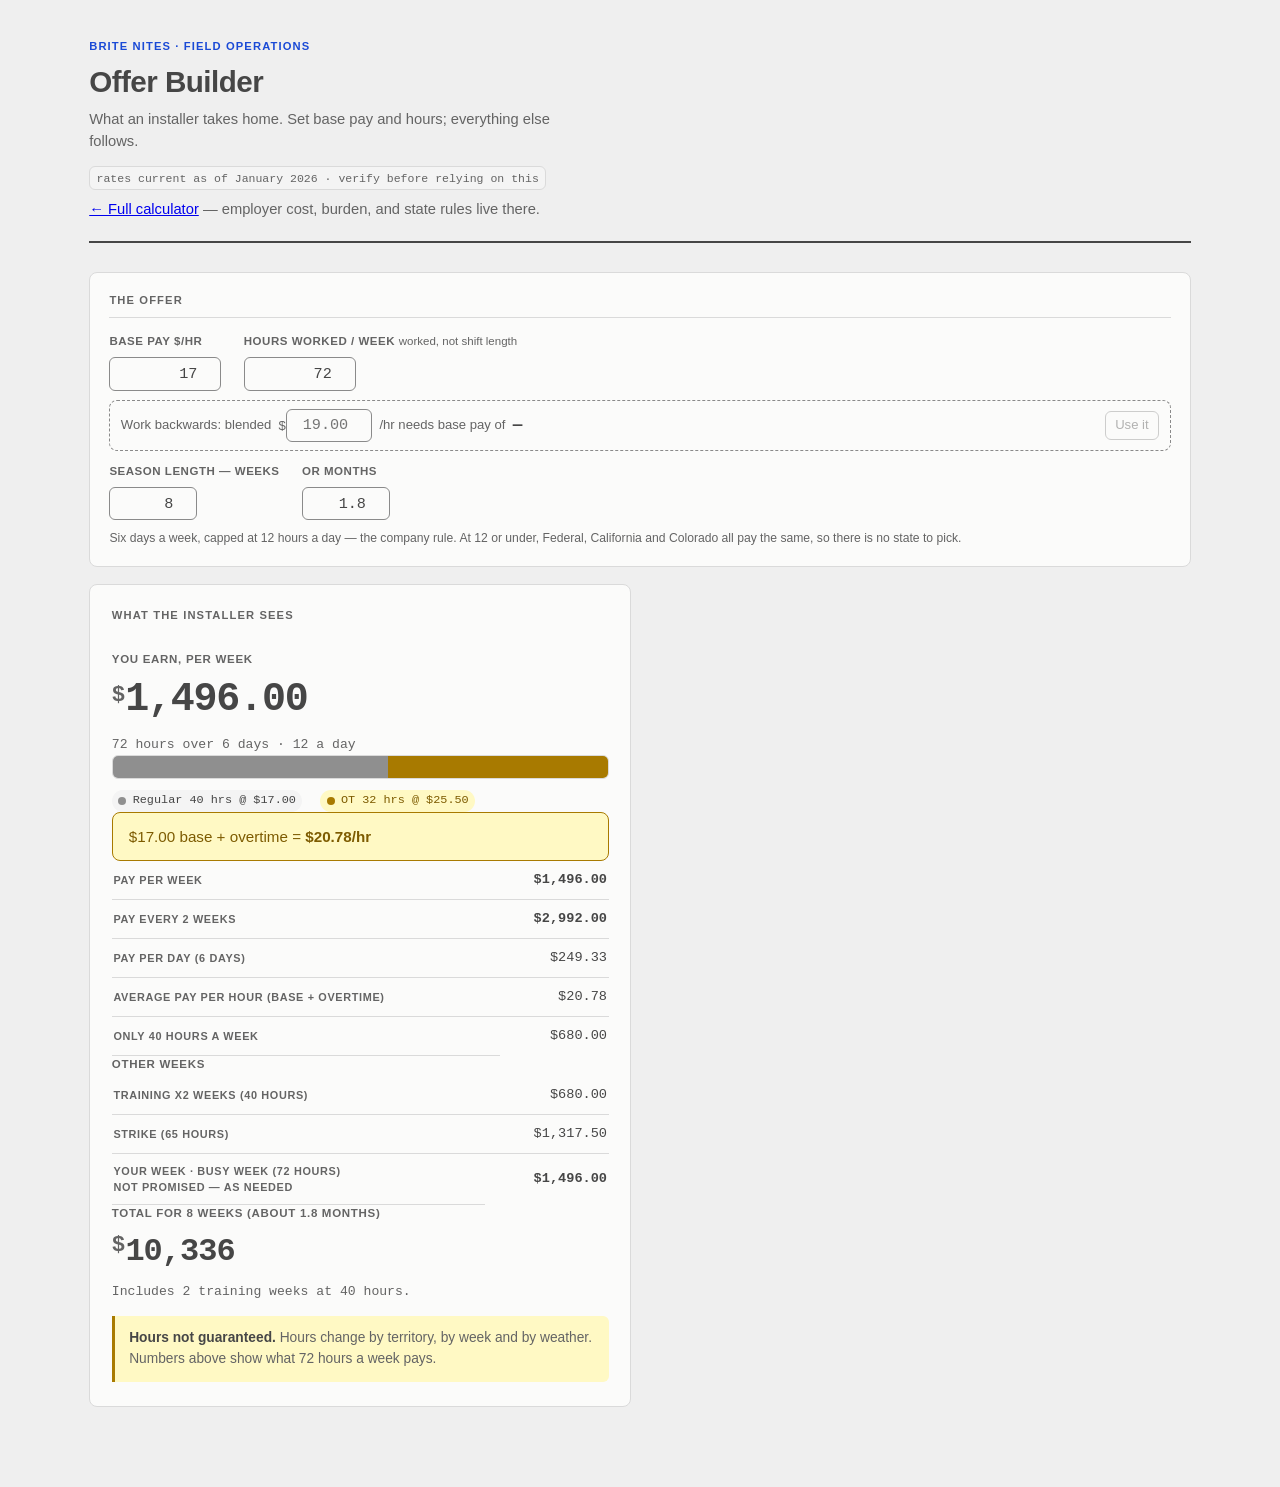
==== tm.html @ aa233e0c "Add the TM offer builder, and a blended-rate solver on both pages tm.html — the TM-facing cut of the" ====
<!DOCTYPE html>
<html lang="en">
<head>
<meta charset="utf-8">
<meta name="viewport" content="width=device-width, initial-scale=1">
<title>Offer Builder — Brite Nites</title>
<link rel="stylesheet" href="style.css">
</head>
<body>

<div class="wrap">

  <header class="top">
    <p class="eyebrow">Brite Nites · Field Operations</p>
    <h1>Offer Builder</h1>
    <p class="sub">What an installer takes home. Set base pay and hours; everything else follows.</p>
    <span class="stamp">rates current as of January 2026 · verify before relying on this</span>
    <p class="sub" style="margin-top:0.5rem"><a href="index.html">&larr; Full calculator</a> — employer cost, burden, and state rules live there.</p>
  </header>

  <section class="panel">
    <h2>The offer</h2>
    <div class="row">
      <div class="field">
        <label for="rate">Base pay $/hr</label>
        <input type="number" id="rate" class="w-rate" value="17" min="0" step="0.25">
      </div>
      <div class="field">
        <label for="hours">Hours worked / week
          <span class="hint">worked, not shift length</span></label>
        <input type="number" id="hours" class="w-hours" value="72" min="0" step="0.25">
      </div>
    </div>

    <div class="solver">
      <span>Work backwards: blended</span>
      <label for="blend">$<input type="number" id="blend" class="w-rate" step="0.25" min="0" placeholder="19.00"></label>
      <span>/hr needs base pay of</span>
      <span class="sv-out" id="blendOut">&mdash;</span>
      <button type="button" id="blendUse" disabled>Use it</button>
    </div>

    <div class="row" style="margin-top:0.75rem">
      <div class="field">
        <label for="wk">Season length — weeks</label>
        <input type="number" id="wk" class="w-days" value="8" min="1" max="52" step="1">
      </div>
      <div class="field">
        <label for="mo">or months</label>
        <input type="number" id="mo" class="w-days" value="1.8" min="0.25" step="0.25">
      </div>
    </div>
    <p class="apply-hint" data-dirty="0">Six days a week, capped at 12 hours a day — the company rule.
      At 12 or under, Federal, California and Colorado all pay the same, so there is no state to pick.</p>
  </section>

  <div class="scenarios">
    <div class="card">
      <div class="card-head"><h3>What the installer sees</h3></div>
      <div id="out"></div>
    </div>
  </div>

</div>

<script src="engine.js"></script>
<script>
/* Offer Builder — the TM-facing cut of the employee card.
 *
 * Deliberately thinner than index.html: base pay, hours, season length. No
 * employer cost, no burden, no after-tax estimate, no Scenario B. A TM opens
 * this in front of an installer, so every number on screen is the installer's
 * money.
 *
 * DAYS is fixed at 6 and hours are capped at 12/day by company rule. That is
 * not a simplification for its own sake - at <= 12 hrs/day over >= 5 days the
 * federal, California and Colorado rules produce identical pay, so locking the
 * shape is what lets this page skip a state picker and still be right in
 * SoCal and Colorado. Break either condition and they diverge; see checkRule().
 */
const DAYS = 6;
const STATE = 'FED';
const MAX_PER_DAY = 12;
const WEEKS_PER_MONTH = 52 / 12;

const $ = id => document.getElementById(id);
const money  = n => n.toLocaleString('en-US', { minimumFractionDigits: 2, maximumFractionDigits: 2 });
const money0 = n => Math.round(n).toLocaleString('en-US');
const hrs    = n => Number.isInteger(n) ? String(n) : n.toFixed(2).replace(/\.?0+$/, '');
const r2     = n => Math.round((n + Number.EPSILON) * 100) / 100;

function solveBlended() {
  const hours = +$('hours').value || 0;
  const t = +$('blend').value || 0;
  if (!(t > 0 && hours > 0)) return 0;
  return rateForBlended(t, hours, DAYS, STATE);
}
function paintSolver() {
  const r = solveBlended();
  $('blendOut').innerHTML = r > 0 ? '$' + money(r) : '&mdash;';
  $('blendUse').disabled = !(r > 0);
}

/* Weeks is the source of truth - the season total multiplies whole weeks, and
   4.33 of them is not a thing you can pay someone. Months is a convenience
   readout that rounds back to weeks on entry. */
function syncFromWeeks() { $('mo').value = (( +$('wk').value || 0) / WEEKS_PER_MONTH).toFixed(1); }
function syncFromMonths() { $('wk').value = Math.max(1, Math.round((+$('mo').value || 0) * WEEKS_PER_MONTH)); }

function render() {
  const rate  = +$('rate').value || 0;
  const hours = +$('hours').value || 0;
  const wkE   = Math.max(1, Math.floor(+$('wk').value || 8));
  const out   = [];

  if (!(rate > 0 && hours > 0)) {
    $('out').innerHTML = '<p class="bignum-sub" style="margin:0">Enter base pay and hours.</p>';
    paintSolver();
    return;
  }

  const w      = computeWeek(rate, evenSplit(hours, DAYS), STATE);
  const flat40 = computeWeek(rate, evenSplit(40, 5), STATE);
  const seg    = t => w.total > 0 ? (t / w.total * 100) : 0;

  out.push(`<div>
    <p class="bignum-label">You earn, per week</p>
    <p class="bignum"><span class="cur">$</span>${money(w.cost)}</p>
    <p class="bignum-sub">${hrs(hours)} hours over ${DAYS} days &middot; ${hrs(r2(hours / DAYS))} a day</p>
  </div>`);

  out.push(`<div>
    <div class="bar">
      ${w.reg ? `<div class="s-reg" style="width:${seg(w.reg)}%"></div>` : ''}
      ${w.ot  ? `<div class="s-ot"  style="width:${seg(w.ot)}%"></div>`  : ''}
      ${w.dt  ? `<div class="s-dt"  style="width:${seg(w.dt)}%"></div>`  : ''}
    </div>
    <div class="legend">
      <span class="k-reg"><i></i>Regular ${hrs(w.reg)} hrs @ $${money(rate)}</span>
      ${w.ot ? `<span class="k-ot"><i></i>OT ${hrs(w.ot)} hrs @ $${money(rate * 1.5)}</span>` : ''}
      ${w.dt ? `<span class="k-dt"><i></i>Double ${hrs(w.dt)} hrs @ $${money(rate * 2)}</span>` : ''}
    </div>
  </div>`);

  out.push(`<p class="reframe">$${money(rate)} base + overtime = <b>$${money(w.blended)}/hr</b></p>`);

  out.push(`<div class="tw"><table class="mini">
    <tr class="emph"><th>Pay per week</th><td class="n">$${money(w.cost)}</td></tr>
    <tr class="emph"><th>Pay every 2 weeks</th><td class="n">$${money(w.cost * 2)}</td></tr>
    <tr><th>Pay per day <span class="hint">(${DAYS} days)</span></th><td class="n">$${money(w.cost / DAYS)}</td></tr>
    <tr class="pop"><th>Average pay per hour <span class="hint">(base + overtime)</span></th><td class="n">$${money(w.blended)}</td></tr>
    <tr class="less"><th>Only 40 hours a week</th><td class="n">$${money(flat40.cost)}</td></tr>
  </table></div>`);

  /* Same named weeks as the employee card, and the same folding: a 72-hour week
     IS the busy week, so it prints once under both names rather than twice. */
  const named = [
    { label: 'Training x2 weeks', h: 40,    wk: flat40 },
    { label: 'Your week',         h: hours, wk: w, me: true },
    { label: 'Strike',            h: 65 },
    { label: 'Busy week',         h: 72, note: 'not promised &mdash; as needed' },
  ];
  named.forEach(r => { if (!r.wk) r.wk = computeWeek(rate, evenSplit(r.h, DAYS), STATE); });
  const rows = [];
  named.forEach(r => {
    const twin = rows.find(x => Math.abs(x.h - r.h) < 0.01);
    if (!twin) { rows.push(r); return; }
    const keep = twin.me ? twin : r, drop = twin.me ? r : twin;
    keep.label = keep.label + ' · ' + drop.label;
    if (drop.note && !keep.note) keep.note = drop.note;
    if (keep !== twin) rows[rows.indexOf(twin)] = keep;
  });
  rows.sort((a, b) => a.h - b.h);

  out.push(`<div>
    <p class="bignum-label" style="margin-bottom:0.2rem">Other weeks</p>
    <div class="tw"><table class="mini">
      ${rows.map(r => `<tr class="${r.me ? 'emph' : (r.h < hours - 0.01 ? 'less' : '')}"><th>${r.label} <span class="hint">(${hrs(r.h)} hours)</span>${r.note ? `<br><span class="hint">${r.note}</span>` : ''}</th><td class="n">$${money(r.wk.cost)}</td></tr>`).join('')}
    </table></div>
  </div>`);

  /* Two weeks of the season are training at 40, not all of them. */
  const trainWk = Math.min(2, wkE);
  const restWk  = wkE - trainWk;
  const busyWk  = rows.find(r => /Busy week/.test(r.label));
  const topCost = Math.max(busyWk ? busyWk.wk.cost : 0, w.cost);
  const lo = trainWk * flat40.cost + restWk * w.cost;
  const hi = trainWk * flat40.cost + restWk * topCost;
  const months = (wkE / WEEKS_PER_MONTH).toFixed(1);
  out.push(`<div>
    <p class="bignum-label">Total for ${hrs(wkE)} weeks <span class="hint">(about ${months} months)</span></p>
    <p class="bignum season"><span class="cur">$</span>${money0(lo)}${Math.abs(hi - lo) < 0.5 ? '' :
      `<span class="joiner">to</span><span class="cur">$</span>${money0(hi)}`}</p>
    <p class="bignum-sub">Includes ${trainWk === 1 ? 'one training week' : trainWk + ' training weeks'} at 40 hours.</p>
  </div>`);

  out.push(checkRule(hours));

  out.push(`<div class="warn"><b>Hours not guaranteed.</b>
    Hours change by territory, by week and by weather. Numbers above show what
    ${hrs(hours)} hours a week pays.</div>`);

  $('out').innerHTML = out.join('');
  paintSolver();
}

/* The 12-hour cap is the whole reason this page can skip a state picker. Past
   it, California owes double time and every figure above reads LOW there -
   so say so loudly rather than quietly printing a federal number. */
function checkRule(hours) {
  const perDay = hours / DAYS;
  if (perDay <= MAX_PER_DAY + 0.001) return '';
  const ca = computeWeek(+$('rate').value || 0, evenSplit(hours, DAYS), 'CA').cost;
  const fed = computeWeek(+$('rate').value || 0, evenSplit(hours, DAYS), 'FED').cost;
  return `<div class="warn"><b>Over the 12-hour rule.</b>
    ${hrs(r2(perDay))} hours a day breaks the company cap. In California that owes
    double time — the same week pays <b>$${money(ca)}</b> there, not $${money(fed)}.
    Figures above are the Federal number.</div>`;
}

['rate', 'hours', 'blend'].forEach(id => $(id).addEventListener('input', render));
$('wk').addEventListener('input', () => { syncFromWeeks(); render(); });
$('mo').addEventListener('input', () => { syncFromMonths(); render(); });
$('blendUse').addEventListener('click', () => {
  const r = solveBlended();
  if (r > 0) { $('rate').value = r.toFixed(2); render(); }
});
syncFromWeeks();
render();
</script>
</body>
</html>
---- style.css ----
/* ============================================================
   * Palette lifted from @brite-nites/design-system v0.11 tokens.css.
   *
   * This page is standalone HTML and cannot import the package, so the
   * values are copied rather than referenced. Names mirror the DS's
   * semantic layer so the mapping stays legible:
   *   --ground  = DS --background   (--sidebar-grey)
   *   --surface = DS --card         (--white)
   *   --sunken  = DS --muted        (--neutral-light)
   *   --ink     = DS --foreground   (--neutral-dark)
   *   --ink-mid = DS --muted-foreground (--neutral-medium)
   *   --rule    = DS --border/--input   (--neutral)
   *
   * NO BRAND COLOR. Consuming apps ink the DS with their own primary; this is
   * an internal operations tool, so it stays on the DS neutrals plus the
   * semantic status family. Interactive states use the DS status-blue rather
   * than any brand hue.
   *
   * CONTRAST DISCIPLINE, copied from the DS's DRO-724 lesson: the DS
   * deliberately darkened --neutral-medium from #767676 to #646464 to clear
   * 4.5:1 as body text. So there is NO pale grey text on this page — #646464
   * is the lightest value any readable text uses. Status pairs below are the
   * DS's own tag recipes, whose ratios it documents.
   *
   * Fonts: the DS uses Geist Sans / Geist Mono, which cannot be embedded in a
   * self-contained file without the woff2. System stacks stand in.
   * ============================================================ */
  :root {
    --ground:    #efefef;   /* DS --sidebar-grey */
    --surface:   #fbfbfa;   /* DS --white */
    --sunken:    #f4f4f4;   /* DS --neutral-light */
    --ink:       #464646;   /* DS --neutral-dark */
    --ink-mid:   #646464;   /* DS --neutral-medium — 5.72:1 on --surface */
    --ink-mute:  #646464;   /* same value on purpose: no sub-4.5:1 text */
    --ink-faint: #646464;
    --rule:      #dadada;   /* DS --neutral */
    --rule-firm: #8a8a8a;  /* control borders. DIVERGES from DS --input (#dadada,
                              ~1.2:1) and from my own #c4c4c4 (1.35:1) — both fail the
                              3:1 non-text minimum. #8a8a8a = 3.33:1 on card, 3.00:1 on
                              canvas. Same kind of deliberate divergence the DS made
                              when it darkened --neutral-medium for WCAG. Decorative
                              separators stay on --rule. */
    --accent:    #1a4ad6;   /* DS --status-blue-tag-text — 5.52:1, safe as text */
    --accent-fill: #205aff; /* DS --status-blue-dark — fills only */
    --accent-bg: #dae4ff;   /* DS --status-blue-light */
    --reg:       #8f8f8f;   /* bar fill only, never text */
    --reg-bg:    #f4f4f4;
    --reg-ink:   #464646;
    --ot:        #a87a00;   /* DS --status-yellow-dark darkened. #bf8b00 measured 2.94:1
                              on --surface, just under the 3:1 non-text floor; this is
                              3.72:1 in the same hue. Dark mode needs no change (7.11:1). */
    --ot-bg:     #fff9c4;   /* DS --status-yellow-light */
    --ot-ink:    #7d5b00;   /* DS tag text — 5.82:1 on --ot-bg */
    --dt:        #e61619;   /* DS --status-red-dark — bar fill */
    --dt-bg:     #ffd8d8;   /* DS --status-red-light */
    --dt-ink:    #b00b0e;   /* DS tag text — 5.54:1 on --dt-bg */
    --good:      #1a7a1a;   /* DS --status-green-tag-text — 4.67:1 */
    --good-bg:   #d6f0d6;   /* DS --status-green-light */
    --good-ink:  #14631a;   /* 6.12:1 on --good-bg. #1a7a1a measures 4.51:1 there,
                               which clears AA by 0.01 — too thin a margin to ship. */

    --r-sm: 6px;   /* DS --radius-sm */
    --r-md: 8px;   /* DS --radius-md */
    --r-lg: 10px;  /* DS --radius-lg */

    --sans: -apple-system, BlinkMacSystemFont, "Segoe UI", "Helvetica Neue", Arial, sans-serif;
    --mono: ui-monospace, "SF Mono", SFMono-Regular, Menlo, Consolas, "Liberation Mono", monospace;
  }

  /* Dark values are the DS's own .dark block, including its documented
   * substitutions: --ring #1a64ff and --destructive #ff7b7d. */
  @media (prefers-color-scheme: dark) {
    :root:not([data-theme="light"]) {
      --ground:    #0b0b0b;
      --surface:   #1f1f1f;
      --sunken:    #2a2a2a;
      --ink:       #dadada;
      --ink-mid:   #9f9f9f;
      --ink-mute:  #9f9f9f;
      --ink-faint: #9f9f9f;
      --rule:      #464646;
      --rule-firm: #6e6e6e;  /* 3.23:1 on dark card; #5a5a5a was 2.39:1 */
      --accent:    #7fa6ff;
      --accent-fill: #1a64ff;
      --accent-bg: #16233d;
      --reg:       #7a7a7a;
      --reg-bg:    #2a2a2a;
      --reg-ink:   #dadada;
      --ot:        #d5a155;
      --ot-bg:     #2a2318;
      --ot-ink:    #e8c07a;
      --dt:        #ff7b7d;
      --dt-bg:     #2f1a1a;
      --dt-ink:    #ffb3b4;
      --good:      #8cba5e;
      --good-bg:   #18240f;
      --good-ink:  #a5cf76;   /* 9.08:1 on --good-bg */
    }
  }
  :root[data-theme="dark"] {
    --ground:    #0b0b0b;
    --surface:   #1f1f1f;
    --sunken:    #2a2a2a;
    --ink:       #dadada;
    --ink-mid:   #9f9f9f;
    --ink-mute:  #9f9f9f;
    --ink-faint: #9f9f9f;
    --rule:      #464646;
    --rule-firm: #6e6e6e;  /* 3.23:1 on dark card; #5a5a5a was 2.39:1 */
    --accent:    #7fa6ff;
    --accent-fill: #1a64ff;
    --accent-bg: #16233d;
    --reg:       #7a7a7a;
    --reg-bg:    #2a2a2a;
    --reg-ink:   #dadada;
    --ot:        #d5a155;
    --ot-bg:     #2a2318;
    --ot-ink:    #e8c07a;
    --dt:        #ff7b7d;
    --dt-bg:     #2f1a1a;
    --dt-ink:    #ffb3b4;
    --good:      #8cba5e;
    --good-bg:   #18240f;
    --good-ink:  #a5cf76;
  }

  * { box-sizing: border-box; }

  body {
    background: var(--ground);
    color: var(--ink);
    font-family: var(--sans);
    font-size: 15px;
    line-height: 1.5;
    margin: 0;
    -webkit-text-size-adjust: 100%;
  }

  .wrap { max-width: 1140px; margin: 0 auto; padding: 0 1.2rem 5rem; }

  /* ---------- header ---------- */
  header.top {
    padding: 2.4rem 0 1.3rem;
    border-bottom: 2px solid var(--ink);
    margin-bottom: 1.8rem;
  }
  .eyebrow {
    font-size: 0.7rem; font-weight: 700; letter-spacing: 0.1em;
    text-transform: uppercase; color: var(--accent); margin: 0 0 0.6rem;
  }
  h1 {
    font-size: 1.85rem; line-height: 1.15; font-weight: 650;
    letter-spacing: -0.018em; margin: 0 0 0.55rem;
  }
  .sub { color: var(--ink-mute); font-size: 0.92rem; margin: 0; max-width: 62ch; }
  .stamp {
    display: inline-block; margin-top: 0.9rem; font-family: var(--mono);
    font-size: 0.72rem; color: var(--ink-mute);
    background: var(--sunken); border: 1px solid var(--rule);
    padding: 0.22em 0.55em; border-radius: var(--r-sm);
  }

  /* ---------- panels ---------- */
  .panel {
    background: var(--surface); border: 1px solid var(--rule);
    border-radius: var(--r-md); padding: 1.15rem 1.2rem; margin-bottom: 1.1rem;
  }
  .panel > h2 {
    font-size: 0.7rem; font-weight: 700; letter-spacing: 0.1em;
    text-transform: uppercase; color: var(--ink-mute);
    margin: 0 0 0.95rem; padding-bottom: 0.55rem;
    border-bottom: 1px solid var(--rule);
  }

  /* ---------- controls ---------- */
  .row { display: flex; flex-wrap: wrap; gap: 1.35rem 1.4rem; align-items: flex-end; }
  .field { display: flex; flex-direction: column; gap: 0.42rem; }
  .field label {
    font-size: 0.72rem; font-weight: 650; letter-spacing: 0.045em;
    text-transform: uppercase; color: var(--ink-mute);
  }
  .field .hint { font-size: 0.72rem; color: var(--ink-faint); font-weight: 400; text-transform: none; letter-spacing: 0; }

  input[type="number"], input[type="date"], select {
    font-family: var(--mono); font-size: 0.95rem;
    background: var(--surface); color: var(--ink);
    border: 1px solid var(--rule-firm); border-radius: var(--r-sm);
    padding: 0.42rem 0.5rem; width: 100%;
  }
  input[type="number"] { text-align: right; font-variant-numeric: tabular-nums; }
  select { font-family: var(--sans); }
  /* Element-prefixed on purpose: input[type="..."] above outranks a bare class,
     so plain .w-date lost to width:100% and every field stretched full width. */
  input.w-rate   { width: 7rem; }
  input.w-hours  { width: 7rem; }
  input.w-days   { width: 5.5rem; }
  input.w-small  { width: 5.5rem; }
  input.w-date   { width: 9.5rem; }
  select.w-state { width: 17rem; }

  input:focus-visible, select:focus-visible, button:focus-visible {
    outline: 2px solid var(--accent); outline-offset: 2px;
  }

  .seg { display: inline-flex; border: 1px solid var(--rule-firm); border-radius: var(--r-sm); overflow: hidden; }
  .seg button {
    font-family: var(--sans); font-size: 0.82rem; font-weight: 550;
    background: var(--surface); color: var(--ink-mid);
    border: none; padding: 0.44rem 0.85rem; cursor: pointer;
  }
  .seg button + button { border-left: 1px solid var(--rule-firm); }
  .seg button[aria-pressed="true"] { background: var(--accent-fill); color: #fff; }
  .seg button[disabled] { opacity: 0.4; cursor: not-allowed; }

  .fixed-note {
    font-family: var(--mono); font-size: 0.8rem; color: var(--ink-mid);
    background: var(--sunken); border: 1px solid var(--rule);
    padding: 0.42rem 0.6rem; border-radius: var(--r-sm); white-space: nowrap;
  }

  /* per-day grid */
  .perday { display: grid; grid-template-columns: repeat(7, minmax(0,1fr)); gap: 0.5rem; margin-top: 0.55rem; }
  .perday .d { display: flex; flex-direction: column; gap: 0.25rem; }
  .perday .d span {
    font-family: var(--mono); font-size: 0.68rem; color: var(--ink-mute);
    text-align: center; letter-spacing: 0.03em;
  }
  .perday input { padding: 0.36rem 0.3rem; text-align: center; font-size: 0.88rem; }
  .hidden { display: none !important; }

  /* ---------- scenario cards ---------- */
  .scenarios { display: grid; grid-template-columns: 1fr; gap: 1.1rem; }
  @media (min-width: 860px) { .scenarios { grid-template-columns: 1fr 1fr; } }
  /* Three cards in a two-column grid wrap 2 + 1, which keeps every card the
     same width as Scenario A rather than squeezing three into one row. */

  /* .card sets `display`, which outranks the UA default for [hidden]. */
  [hidden] { display: none !important; }

  /* ---------- employee card: rate reframe ---------- */
  .reframe {
    background: var(--ot-bg); border: 1px solid var(--ot);
    border-radius: var(--r-md); padding: 0.8rem 1rem; margin: 0;
    /* Sized to hold one line at card width. The sentence was shortened for the
       same reason — it wrapped mid-clause at 1rem and read badly. */
    font-size: 0.95rem; line-height: 1.4; color: var(--ot-ink);
  }
  .reframe b { color: var(--ot-ink); }

  /* ---------- employee card: readability ----------
     Audience is field technicians, some reading English as a second language
     and some who read poorly. Three things follow from that, and they override
     the house style used on Scenario A and B:
       1. No ALL CAPS. Uppercase strips word shape, which is what a struggling
          reader leans on most. Sentence case everywhere on this card.
       2. Bigger type. The mini table is 0.85rem elsewhere; here it is 0.98rem.
       3. Colour carries meaning on its own, for anyone who skips the words:
          green is more money, muted grey is the lesser option. Deliberately
          NOT red — red already means double-time in the bar legend above,
          where it is the BEST money. Reusing it for "worse" would contradict
          the same card. */
  /* No <h3> on this card — the toggle is the label — so the head has a single
     child and space-between would park it on the left. */
  #cardE .card-head { justify-content: flex-end; }

  /* Vertical budget. Everything on this card has to land in one screenshot and
     NOTHING may be dropped to get there, so the whole card runs on a tighter
     rhythm than A and B rather than losing a row. Measured, not guessed:
     542x919 -> 542x764 at desktop width (ratio 1:1.41, which fills a phone
     screen well when the image is sent), and 358x988 -> 358x825 at iPhone
     content width. Table type is NOT taken below 0.92rem — legibility for a
     second-language reader is this card's whole purpose and outranks height.
     Everything given up here is whitespace and chrome.

     These rules also carry the readability overrides for the card (sentence
     case, larger-than-house type). Both concerns live in ONE block on purpose:
     they were split before, the density half sat earlier in the sheet, and the
     readability half silently won every conflict on specificity ties. */
  #cardE { padding: 0.8rem 0.9rem; gap: 0.6rem; }
  #cardE #eBody, #cardE #outE { gap: 0.6rem; }

  #cardE table.mini { font-size: 0.92rem; }
  #cardE table.mini th {
    font-size: 0.9rem; font-weight: 600; letter-spacing: 0;
    text-transform: none; color: var(--ink);
  }
  #cardE table.mini th .hint { text-transform: none; letter-spacing: 0; font-weight: 400; }
  #cardE table.mini td.n { font-size: 0.94rem; }
  #cardE table.mini th, #cardE table.mini td { padding: 0.22rem 0.1rem; line-height: 1.25; }

  #cardE .bignum { font-size: 1.95rem; line-height: 1.05; }
  #cardE .bignum.season { font-size: 1.5rem; }
  #cardE .bignum-label {
    font-size: 0.88rem; font-weight: 650; letter-spacing: 0;
    text-transform: none; color: var(--ink); margin-bottom: 0.1rem;
  }
  #cardE .bignum-sub { margin-top: 0.25rem; font-size: 0.78rem; }

  #cardE .bar { height: 0.95rem; }
  #cardE .legend { font-size: 0.7rem; margin-top: 0.35rem; gap: 0.25rem 0.5rem; }
  #cardE .legend span { padding: 0.12em 0.45em; }
  #cardE .reframe { padding: 0.45rem 0.7rem; font-size: 0.88rem; }

  /* Two weights of the same meaning, so green always reads as "more money":
     a filled row for the headline figure, green text alone for a delta. */
  #cardE tr.pop th, #cardE tr.pop td {
    background: var(--good-bg); color: var(--good-ink);
    font-weight: 700; border-bottom-color: var(--good-bg);
  }
  #cardE tr.pop th { border-radius: var(--r-sm) 0 0 var(--r-sm); padding-left: 0.55rem; }
  #cardE tr.pop td { border-radius: 0 var(--r-sm) var(--r-sm) 0; padding-right: 0.55rem; }
  #cardE tr.pop th .hint { color: var(--good-ink); font-weight: 500; }
  #cardE tr.more th, #cardE tr.more td { color: var(--good); font-weight: 700; }
  /* muted = the option that pays less. */
  #cardE tr.less th, #cardE tr.less td { color: var(--ink-mute); }
  /* Yellow means one thing on this card: the rate reframe. The closing caveat
     gets a neutral treatment so it does not compete with it. */
  /* One size down from the card's body copy, italic, neutral fill so the yellow
     reframe above stays the only yellow. Single rule — this had a duplicate in
     the density block that lost on source order. */
  #cardE .warn {
    border-left-color: var(--rule-firm); background: var(--sunken);
    padding: 0.45rem 0.7rem; font-size: 0.86rem; font-style: italic;
  }
  /* The bold lead-in stays upright so it still reads as a heading. */
  #cardE .warn b { font-style: normal; }

  /* Season range. The joiner needs real air on both sides; at the default
     .cur spacing the "to" collided with both figures. */
  .bignum.season { font-size: 2rem; }
  .bignum .joiner {
    font-size: 1.05rem; font-weight: 500; color: var(--ink-mute);
    margin: 0 0.55em; vertical-align: 0.18em;
  }

  .card {
    background: var(--surface); border: 1px solid var(--rule);
    border-radius: var(--r-md); padding: 1.35rem 1.35rem 1.5rem;
    display: flex; flex-direction: column; gap: 1.7rem;
  }
  /* results stack — each block needs real air between it and the next */
  #outA, #outB, #outE { display: flex; flex-direction: column; gap: 1.7rem; }
  /* Scenario B nests everything inside #bBody, so it is one card child and the
     card's gap never reaches its contents. Give it the same gap itself. */
  #bBody, #eBody { display: flex; flex-direction: column; gap: 1.7rem; }
  .card.b-off { opacity: 0.55; }
  .card-head { display: flex; justify-content: space-between; align-items: baseline; gap: 1rem; }
  .card-head h3 {
    font-size: 0.7rem; font-weight: 700; letter-spacing: 0.1em;
    text-transform: uppercase; color: var(--ink-mute); margin: 0;
  }
  .toggle-b {
    font-family: var(--sans); font-size: 0.75rem; font-weight: 550;
    background: none; border: 1px solid var(--rule-firm); border-radius: var(--r-sm);
    color: var(--ink-mute); padding: 0.2rem 0.5rem; cursor: pointer;
  }

  /* ---------- big result ---------- */
  .bignum {
    font-family: var(--mono); font-variant-numeric: tabular-nums;
    font-size: 2.5rem; line-height: 1.05; font-weight: 600;
    letter-spacing: -0.03em; margin: 0;
  }
  .bignum .cur { font-size: 1.4rem; vertical-align: 0.42em; color: var(--ink-mute); margin-right: 0.05em; }
  .bignum-label { font-size: 0.72rem; font-weight: 650; letter-spacing: 0.06em; text-transform: uppercase; color: var(--ink-mute); margin: 0 0 0.7rem; }
  .bignum-sub { font-family: var(--mono); font-size: 0.82rem; color: var(--ink-mute); margin: 0.85rem 0 0; font-variant-numeric: tabular-nums; }

  /* ---------- hour bar ---------- */
  .bar { display: flex; height: 1.5rem; border-radius: var(--r-sm); overflow: hidden; background: var(--sunken); border: 1px solid var(--rule); }
  .bar > div { min-width: 0; }
  .bar .s-reg { background: var(--reg); }
  .bar .s-ot  { background: var(--ot); }
  .bar .s-dt  { background: var(--dt); }
  .legend { display: flex; flex-wrap: wrap; gap: 0.4rem 1.1rem; margin-top: 0.7rem; }
  .legend span {
    font-family: var(--mono); font-size: 0.74rem; font-variant-numeric: tabular-nums;
    padding: 0.2em 0.55em; border-radius: var(--radius-full, 9999px);
    display: inline-flex; align-items: center; white-space: nowrap;
  }
  .legend .k-reg { background: var(--reg-bg); color: var(--reg-ink); }
  .legend .k-ot  { background: var(--ot-bg);  color: var(--ot-ink); }
  .legend .k-dt  { background: var(--dt-bg);  color: var(--dt-ink); }
  .legend i { display: inline-block; width: 0.5rem; height: 0.5rem; border-radius: 50%; margin-right: 0.4rem; }
  .legend .k-reg i { background: var(--reg); }
  .legend .k-ot  i { background: var(--ot); }
  .legend .k-dt  i { background: var(--dt); }

  /* ---------- mini table ---------- */
  table.mini { border-collapse: collapse; width: 100%; font-size: 0.85rem; }
  table.mini th, table.mini td { padding: 0.55rem 0.1rem; border-bottom: 1px solid var(--rule); text-align: left; }
  table.mini th { font-size: 0.68rem; font-weight: 700; letter-spacing: 0.06em; text-transform: uppercase; color: var(--ink-mute); }
  table.mini td.n, table.mini th.n { text-align: right; font-family: var(--mono); font-variant-numeric: tabular-nums; white-space: nowrap; }
  table.mini tr:last-child td { border-bottom: none; }
  table.mini tr.emph td { font-weight: 650; color: var(--ink); }

  .tw { overflow-x: auto; }

  /* ---------- verdict strip ---------- */
  .verdict {
    background: var(--accent-bg); border: 1px solid var(--accent);
    border-radius: var(--r-md); padding: 1rem 1.2rem; margin-bottom: 1.1rem;
  }
  .verdict p { margin: 0 0 0.4rem; }
  .verdict p:last-child { margin-bottom: 0; }
  .verdict .lead { font-size: 1.05rem; font-weight: 600; color: var(--ink); }
  .verdict .num { font-family: var(--mono); font-variant-numeric: tabular-nums; }
  .verdict .small { font-size: 0.85rem; color: var(--ink-mid); }

  /* ---------- warnings ---------- */
  .warn {
    border-left: 3px solid var(--ot); background: var(--ot-bg);
    padding: 0.75rem 0.9rem; border-radius: 0 var(--r-sm) var(--r-sm) 0;
    font-size: 0.86rem; color: var(--ink-mid); margin: 0.9rem 0 0;
  }
  .warn b { color: var(--ink); }

  /* ---------- limitations ---------- */
  details.limits { background: var(--surface); border: 1px solid var(--rule); border-radius: var(--r-md); padding: 0.9rem 1.2rem; }
  details.limits summary {
    font-size: 0.78rem; font-weight: 700; letter-spacing: 0.07em;
    text-transform: uppercase; color: var(--dt); cursor: pointer;
  }
  details.limits ol { margin: 1rem 0 0; padding-left: 1.4rem; font-size: 0.88rem; color: var(--ink-mid); max-width: 78ch; }
  details.limits li { margin-bottom: 0.7rem; }
  details.limits b { color: var(--ink); }

  footer.foot {
    margin-top: 1.6rem; padding-top: 1.2rem; border-top: 1px solid var(--rule);
    font-size: 0.8rem; color: var(--ink-faint);
  }
  footer.foot code { font-family: var(--mono); font-size: 0.94em; }

  /* ---------- info buttons ----------
     Click, not hover: hover tooltips are unreachable on touch and invisible to
     a keyboard. Panels live in a full-width strip below their row so opening
     one cannot widen a field and reflow the layout. */
  .info {
    font-family: var(--sans); font-size: 0.66rem; font-weight: 700;
    width: 1.05rem; height: 1.05rem; line-height: 1; padding: 0;
    display: inline-flex; align-items: center; justify-content: center;
    border-radius: 50%; border: 1px solid var(--rule-firm);
    background: var(--sunken); color: var(--ink-mid);
    cursor: pointer; margin-left: 0.4rem; vertical-align: middle;
    text-transform: none; letter-spacing: 0;
  }
  .info:hover { color: var(--accent); border-color: var(--accent); }
  .info[aria-expanded="true"] {
    background: var(--accent-fill); color: #fff; border-color: var(--accent-fill);
  }
  .infobox {
    font-family: var(--sans); font-size: 0.83rem; font-weight: 400;
    text-transform: none; letter-spacing: 0; line-height: 1.5;
    color: var(--ink-mid); background: var(--sunken);
    border-left: 3px solid var(--accent-fill);
    padding: 0.7rem 0.85rem; border-radius: 0 var(--r-sm) var(--r-sm) 0;
    max-width: 62ch; margin-top: 0.9rem;
  }
  .infobox b { color: var(--ink); }
  .infobox[hidden] { display: none; }
  .unlock-note {
    font-size: 0.72rem; color: var(--ink-mid); margin: 0.5rem 0 0;
  }

  /* ---------- presets ---------- */
  .presets { display: flex; flex-wrap: wrap; gap: 0.45rem; }
  .presets button, .chipbtn {
    font-family: var(--sans); font-size: 0.78rem; font-weight: 550;
    background: var(--sunken); color: var(--ink-mid);
    border: 1px solid var(--rule-firm); border-radius: 999px;
    padding: 0.3rem 0.72rem; cursor: pointer; white-space: nowrap;
  }
  .presets button:hover, .chipbtn:hover { color: var(--accent); border-color: var(--accent); }

  /* ---------- apply ---------- */
  .applybtn {
    font-family: var(--sans); font-size: 0.86rem; font-weight: 600;
    background: var(--sunken); color: var(--ink-mute);
    border: 1px solid var(--rule-firm); border-radius: var(--r-sm);
    padding: 0.44rem 1.1rem; cursor: default;
  }
  .applybtn[data-dirty="1"] {
    background: var(--accent-fill); color: #fff; border-color: var(--accent-fill); cursor: pointer;
  }
  .apply-hint { font-size: 0.76rem; color: var(--ink-faint); margin: 0.55rem 0 0; }
  .apply-hint[data-dirty="1"] { color: var(--accent); font-weight: 600; }

  .weeks-out {
    font-family: var(--mono); font-size: 0.86rem; color: var(--ink-mid);
    background: var(--sunken); border: 1px solid var(--rule);
    padding: 0.42rem 0.6rem; border-radius: var(--r-sm); white-space: nowrap;
    font-variant-numeric: tabular-nums;
  }
  .weeks-out.none { color: var(--ink-faint); }

  .subhead {
    font-size: 0.68rem; font-weight: 700; letter-spacing: 0.09em;
    text-transform: uppercase; color: var(--ink-faint);
    margin: 0 0 0.75rem; padding-top: 0.2rem;
  }
  .divide { border: none; border-top: 1px solid var(--rule); margin: 1.5rem 0 1.2rem; }

  .copybtn {
    font-family: var(--sans); font-size: 0.78rem; font-weight: 550;
    background: var(--surface); color: var(--ink-mid);
    border: 1px solid var(--rule-firm); border-radius: var(--r-sm);
    padding: 0.35rem 0.7rem; cursor: pointer;
  }

  @media (prefers-reduced-motion: reduce) { * { transition: none !important; animation: none !important; } }

  /* ---------- print / PDF ---------- */
  .print-only { display: none; }

  @media print {
    /* Force the light palette. A dark-mode screen prints as a black slab. */
    :root, :root[data-theme="dark"] {
      --ground: #ffffff; --surface: #ffffff; --sunken: #f4f4f4;
      --ink: #1a1a1a; --ink-mid: #4a4a4a; --ink-mute: #4a4a4a; --ink-faint: #4a4a4a;
      --rule: #c4c4c4; --rule-firm: #999999;
      --accent: #1a4ad6; --accent-fill: #205aff; --accent-bg: #eef2fd;
      --reg: #8f8f8f; --reg-bg: #f4f4f4; --reg-ink: #1a1a1a;
      --ot: #bf8b00; --ot-bg: #fff9c4; --ot-ink: #6b4e00;
      --dt: #e61619; --dt-bg: #ffd8d8; --dt-ink: #9a0a0c;
    }
    @page { margin: 0.55in; }
    body { background: #fff; font-size: 10.5pt; }
    .wrap { max-width: none; padding: 0; }

    /* Controls you can't press on paper */
    /* .warn deliberately NOT hidden: it carries the "hours split evenly —
       understates California cost" caveat, and a printed sheet that drops it
       states a number as firmer than it is. */
    .presets, #apply, .apply-hint, #share, #printBtn, .toggle-b, .info, .infobox,
    .unlock-note, .seg button[aria-pressed="false"], .seg button[disabled] { display: none !important; }
    /* An off scenario B otherwise prints as a faded stub carrying the words
       "Turn this on to compare two rates…" — reads as a broken document. */
    .card.b-off { display: none !important; }
    .scenarios:has(.card.b-off) { grid-template-columns: 1fr; }
    .seg { border: none; }
    .seg button[aria-pressed="true"] {
      background: none !important; color: var(--ink) !important;
      padding: 0; font-weight: 700;
    }
    input, select {
      border: none !important; background: none !important;
      padding: 0 !important; color: var(--ink) !important;
      -webkit-appearance: none; appearance: none;
      font-weight: 600; text-align: left !important; width: auto !important;
    }
    input::-webkit-calendar-picker-indicator { display: none; }

    header.top { padding-top: 0; }
    .stamp { border: none; background: none; padding: 0; }
    .print-only { display: block; }

    .panel, .card, details.limits { break-inside: avoid; box-shadow: none; }
    .scenarios { grid-template-columns: 1fr 1fr; gap: 0.8rem; }
    .card { gap: 1rem; padding: 0.8rem; }
    #outA, #outB, #outE { gap: 1rem; }
    .bignum { font-size: 1.7rem; }
    .verdict { background: var(--accent-bg); break-inside: avoid; }

    /* The limitations must print. Two mechanisms on purpose, because neither is
       universal: a beforeprint handler opens the <details> (Safari's support is
       unreliable), and this CSS forces the children visible (Safari is also the
       weak engine for that override). Together they cover more than either. */
    details.limits summary { list-style: none; }
    details.limits > * { display: revert !important; }
    details.limits > ol { display: block !important; }
    details.limits ol { font-size: 9.5pt; }

    footer.foot { break-inside: avoid; }
    a[href^="http"]::after { content: ""; }
  }

  /* ---------- work-backwards solver ----------
     Target blended rate in, required base rate out. Sits under the scenario
     dials because it WRITES the rate field - it is an input aid, not a result. */
  .solver {
    display: flex; align-items: center; gap: 0.45rem; flex-wrap: wrap;
    margin: 0.55rem 0 0; padding: 0.5rem 0.65rem;
    border: 1px dashed var(--rule-firm); border-radius: 8px;
    font-size: 0.82rem; color: var(--ink-mid);
  }
  .solver input { width: 5.4rem; }
  .solver .sv-out { font-family: var(--mono); font-size: 1rem; color: var(--ink); font-weight: 700; }
  .solver button {
    margin-left: auto; font: inherit; padding: 0.22rem 0.6rem; cursor: pointer;
    border: 1px solid var(--rule-firm); border-radius: 6px;
    background: var(--surface); color: var(--ink);
  }
  .solver button[disabled] { opacity: 0.4; cursor: default; }
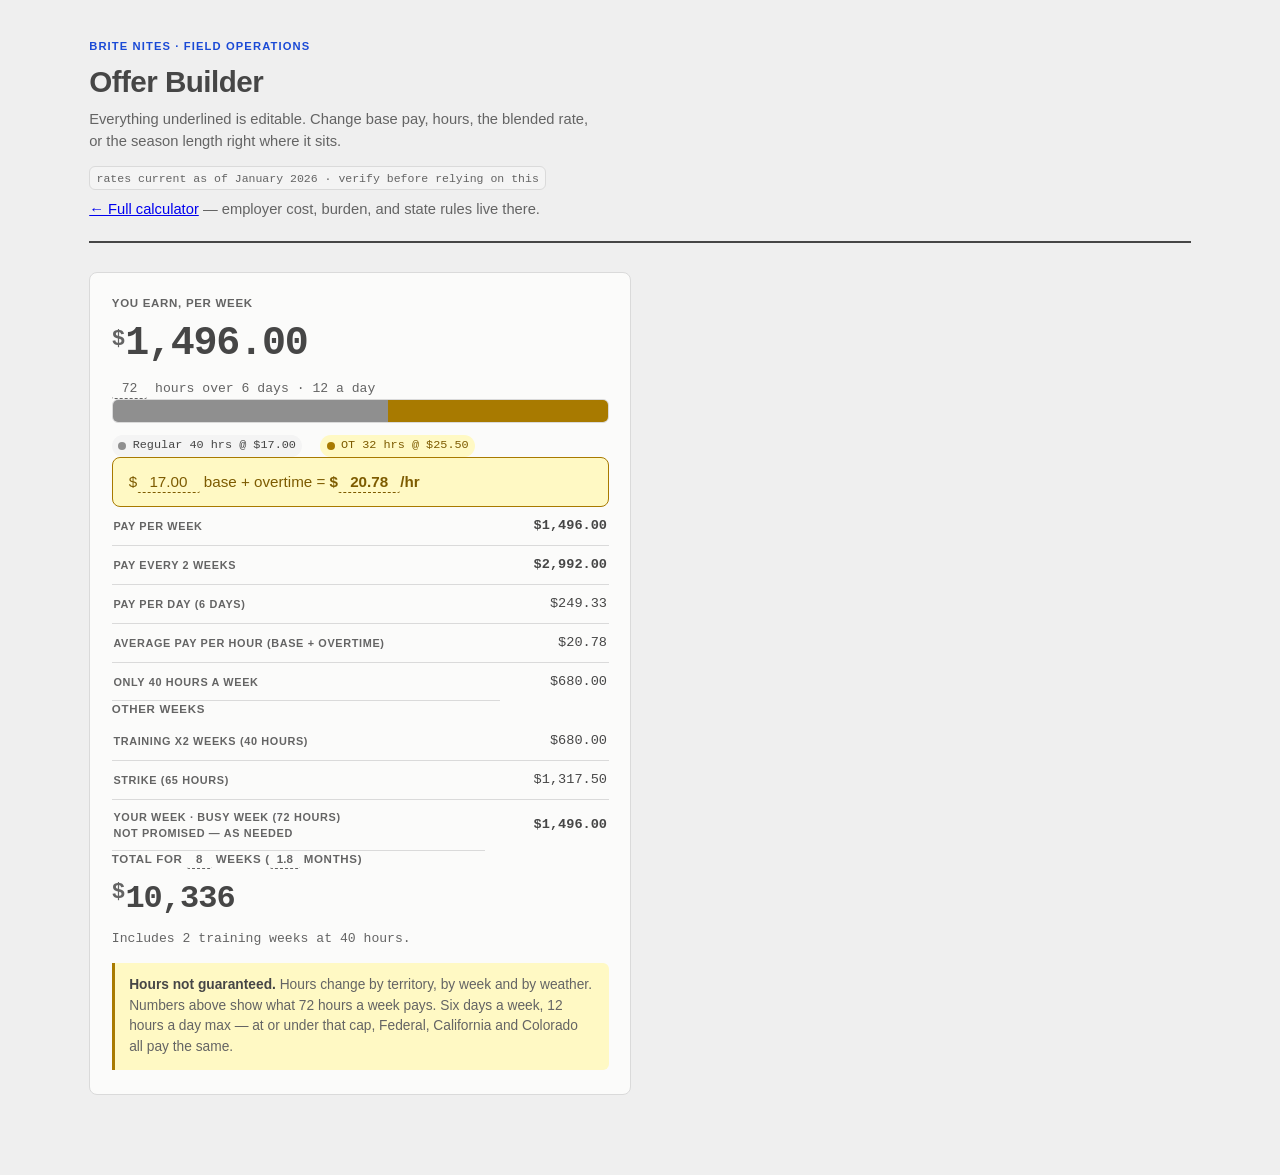
==== commit 51b8458b: "Offer builder: edit the numbers where they sit Drops the settings panel. Hours live in the hero line" ====
--- a/tm.html
+++ b/tm.html
@@ -13,50 +13,13 @@
   <header class="top">
     <p class="eyebrow">Brite Nites · Field Operations</p>
     <h1>Offer Builder</h1>
-    <p class="sub">What an installer takes home. Set base pay and hours; everything else follows.</p>
+    <p class="sub">Everything underlined is editable. Change base pay, hours, the blended rate, or the season length right where it sits.</p>
     <span class="stamp">rates current as of January 2026 · verify before relying on this</span>
     <p class="sub" style="margin-top:0.5rem"><a href="index.html">&larr; Full calculator</a> — employer cost, burden, and state rules live there.</p>
   </header>
 
-  <section class="panel">
-    <h2>The offer</h2>
-    <div class="row">
-      <div class="field">
-        <label for="rate">Base pay $/hr</label>
-        <input type="number" id="rate" class="w-rate" value="17" min="0" step="0.25">
-      </div>
-      <div class="field">
-        <label for="hours">Hours worked / week
-          <span class="hint">worked, not shift length</span></label>
-        <input type="number" id="hours" class="w-hours" value="72" min="0" step="0.25">
-      </div>
-    </div>
-
-    <div class="solver">
-      <span>Work backwards: blended</span>
-      <label for="blend">$<input type="number" id="blend" class="w-rate" step="0.25" min="0" placeholder="19.00"></label>
-      <span>/hr needs base pay of</span>
-      <span class="sv-out" id="blendOut">&mdash;</span>
-      <button type="button" id="blendUse" disabled>Use it</button>
-    </div>
-
-    <div class="row" style="margin-top:0.75rem">
-      <div class="field">
-        <label for="wk">Season length — weeks</label>
-        <input type="number" id="wk" class="w-days" value="8" min="1" max="52" step="1">
-      </div>
-      <div class="field">
-        <label for="mo">or months</label>
-        <input type="number" id="mo" class="w-days" value="1.8" min="0.25" step="0.25">
-      </div>
-    </div>
-    <p class="apply-hint" data-dirty="0">Six days a week, capped at 12 hours a day — the company rule.
-      At 12 or under, Federal, California and Colorado all pay the same, so there is no state to pick.</p>
-  </section>
-
   <div class="scenarios">
     <div class="card">
-      <div class="card-head"><h3>What the installer sees</h3></div>
       <div id="out"></div>
     </div>
   </div>
@@ -67,67 +30,75 @@
 <script>
 /* Offer Builder — the TM-facing cut of the employee card.
  *
- * Deliberately thinner than index.html: base pay, hours, season length. No
- * employer cost, no burden, no after-tax estimate, no Scenario B. A TM opens
- * this in front of an installer, so every number on screen is the installer's
- * money.
+ * No settings panel. Every dial lives inside the sentence it changes: hours in
+ * the hero line, base pay and the blended rate in the reframe band, weeks and
+ * months in the season total. A TM opens this in front of an installer, so the
+ * page has to read as a statement about their pay, not as a form.
  *
- * DAYS is fixed at 6 and hours are capped at 12/day by company rule. That is
- * not a simplification for its own sake - at <= 12 hrs/day over >= 5 days the
- * federal, California and Colorado rules produce identical pay, so locking the
- * shape is what lets this page skip a state picker and still be right in
- * SoCal and Colorado. Break either condition and they diverge; see checkRule().
+ * The blended field is the whole trick. Type the rate you want to OFFER and it
+ * back-solves base pay, because cost is linear in the base rate: cost(r) is
+ * exactly r * cost(1). That replaces hand-nudging the rate box a quarter at a
+ * time, and it needs no separate calculator UI - it IS the number already on
+ * screen, made editable.
+ *
+ * DAYS is fixed at 6 and the company cap is 12 hrs/day. Not a simplification:
+ * at <= 12 hrs/day over >= 5 days the federal, California and Colorado rules
+ * pay identically, which is what lets this page skip a state picker and still
+ * be right in SoCal and Colorado. Past the cap they diverge - see ruleWarning.
  */
 const DAYS = 6;
 const STATE = 'FED';
 const MAX_PER_DAY = 12;
 const WEEKS_PER_MONTH = 52 / 12;
 
+/* State lives here, not in the DOM. The card is re-rendered wholesale on every
+   keystroke, so any input element is a throwaway - reading values back off it
+   would read from a node that is about to be discarded. */
+const S = { rate: 17, hours: 72, weeks: 8 };
+
 const $ = id => document.getElementById(id);
 const money  = n => n.toLocaleString('en-US', { minimumFractionDigits: 2, maximumFractionDigits: 2 });
 const money0 = n => Math.round(n).toLocaleString('en-US');
 const hrs    = n => Number.isInteger(n) ? String(n) : n.toFixed(2).replace(/\.?0+$/, '');
 const r2     = n => Math.round((n + Number.EPSILON) * 100) / 100;
-
-function solveBlended() {
-  const hours = +$('hours').value || 0;
-  const t = +$('blend').value || 0;
-  if (!(t > 0 && hours > 0)) return 0;
-  return rateForBlended(t, hours, DAYS, STATE);
-}
-function paintSolver() {
-  const r = solveBlended();
-  $('blendOut').innerHTML = r > 0 ? '$' + money(r) : '&mdash;';
-  $('blendUse').disabled = !(r > 0);
-}
-
-/* Weeks is the source of truth - the season total multiplies whole weeks, and
-   4.33 of them is not a thing you can pay someone. Months is a convenience
-   readout that rounds back to weeks on entry. */
-function syncFromWeeks() { $('mo').value = (( +$('wk').value || 0) / WEEKS_PER_MONTH).toFixed(1); }
-function syncFromMonths() { $('wk').value = Math.max(1, Math.round((+$('mo').value || 0) * WEEKS_PER_MONTH)); }
+const num    = v => { const n = parseFloat(String(v).replace(/[^0-9.]/g, '')); return isFinite(n) ? n : 0; };
+
+/* An editable number sitting inside running text. */
+function ie(id, value, cls, extra) {
+  return `<input type="text" inputmode="decimal" class="ie ${cls}" id="${id}" data-ie="1"
+    value="${value}" aria-label="${extra || id}" autocomplete="off" spellcheck="false">`;
+}
 
 function render() {
-  const rate  = +$('rate').value || 0;
-  const hours = +$('hours').value || 0;
-  const wkE   = Math.max(1, Math.floor(+$('wk').value || 8));
-  const out   = [];
-
-  if (!(rate > 0 && hours > 0)) {
-    $('out').innerHTML = '<p class="bignum-sub" style="margin:0">Enter base pay and hours.</p>';
-    paintSolver();
+  /* Preserve the caret across the re-render. `raw` matters as much as position:
+     mid-typing the field may hold "1." which parses to 1, and writing 1 back
+     would eat the keystroke the moment it was typed. */
+  const act = document.activeElement;
+  const keep = (act && act.dataset && act.dataset.ie)
+    ? { id: act.id, pos: act.selectionStart, raw: act.value } : null;
+
+  const rate = S.rate, hours = S.hours;
+  const wkE  = Math.max(1, Math.floor(S.weeks || 8));
+  const out  = [];
+
+  const ok = rate > 0 && hours > 0;
+  const w      = ok ? computeWeek(rate, evenSplit(hours, DAYS), STATE) : null;
+  const flat40 = ok ? computeWeek(rate, evenSplit(40, 5), STATE) : null;
+  const seg    = t => (w && w.total > 0) ? (t / w.total * 100) : 0;
+
+  out.push(`<div>
+    <p class="bignum-label">You earn, per week</p>
+    <p class="bignum"><span class="cur">$</span>${ok ? money(w.cost) : '—'}</p>
+    <p class="bignum-sub">${ie('fHours', hrs(hours), 'ie-hrs', 'hours per week')} hours over ${DAYS} days${
+      ok ? ` &middot; ${hrs(r2(hours / DAYS))} a day` : ''}</p>
+  </div>`);
+
+  if (!ok) {
+    out.push(`<p class="bignum-sub" style="margin:0">Set base pay and hours above zero.</p>`);
+    out.push(`<p class="reframe">${ie('fRate', money(rate), 'ie-rate', 'base pay')} base</p>`);
+    finish(out, keep);
     return;
   }
-
-  const w      = computeWeek(rate, evenSplit(hours, DAYS), STATE);
-  const flat40 = computeWeek(rate, evenSplit(40, 5), STATE);
-  const seg    = t => w.total > 0 ? (t / w.total * 100) : 0;
-
-  out.push(`<div>
-    <p class="bignum-label">You earn, per week</p>
-    <p class="bignum"><span class="cur">$</span>${money(w.cost)}</p>
-    <p class="bignum-sub">${hrs(hours)} hours over ${DAYS} days &middot; ${hrs(r2(hours / DAYS))} a day</p>
-  </div>`);
 
   out.push(`<div>
     <div class="bar">
@@ -142,7 +113,10 @@
     </div>
   </div>`);
 
-  out.push(`<p class="reframe">$${money(rate)} base + overtime = <b>$${money(w.blended)}/hr</b></p>`);
+  /* Both halves editable and each solves the other. Type a base rate to see the
+     blended; type the blended you want to offer to get the base rate. */
+  out.push(`<p class="reframe">$${ie('fRate', money(rate), 'ie-rate', 'base pay')} base + overtime =
+    <b>$${ie('fBlend', money(w.blended), 'ie-rate', 'blended rate')}/hr</b></p>`);
 
   out.push(`<div class="tw"><table class="mini">
     <tr class="emph"><th>Pay per week</th><td class="n">$${money(w.cost)}</td></tr>
@@ -152,8 +126,8 @@
     <tr class="less"><th>Only 40 hours a week</th><td class="n">$${money(flat40.cost)}</td></tr>
   </table></div>`);
 
-  /* Same named weeks as the employee card, and the same folding: a 72-hour week
-     IS the busy week, so it prints once under both names rather than twice. */
+  /* A 72-hour week IS the busy week. Fold same-hour rows into one carrying both
+     names rather than printing the same money twice; the entered week survives. */
   const named = [
     { label: 'Training x2 weeks', h: 40,    wk: flat40 },
     { label: 'Your week',         h: hours, wk: w, me: true },
@@ -165,10 +139,10 @@
   named.forEach(r => {
     const twin = rows.find(x => Math.abs(x.h - r.h) < 0.01);
     if (!twin) { rows.push(r); return; }
-    const keep = twin.me ? twin : r, drop = twin.me ? r : twin;
-    keep.label = keep.label + ' · ' + drop.label;
-    if (drop.note && !keep.note) keep.note = drop.note;
-    if (keep !== twin) rows[rows.indexOf(twin)] = keep;
+    const keepR = twin.me ? twin : r, drop = twin.me ? r : twin;
+    keepR.label = keepR.label + ' · ' + drop.label;
+    if (drop.note && !keepR.note) keepR.note = drop.note;
+    if (keepR !== twin) rows[rows.indexOf(twin)] = keepR;
   });
   rows.sort((a, b) => a.h - b.h);
 
@@ -186,46 +160,64 @@
   const topCost = Math.max(busyWk ? busyWk.wk.cost : 0, w.cost);
   const lo = trainWk * flat40.cost + restWk * w.cost;
   const hi = trainWk * flat40.cost + restWk * topCost;
-  const months = (wkE / WEEKS_PER_MONTH).toFixed(1);
-  out.push(`<div>
-    <p class="bignum-label">Total for ${hrs(wkE)} weeks <span class="hint">(about ${months} months)</span></p>
+  out.push(`<div>
+    <p class="bignum-label">Total for ${ie('fWeeks', wkE, 'ie-wk', 'weeks')} weeks
+      <span class="hint">(${ie('fMonths', (wkE / WEEKS_PER_MONTH).toFixed(1), 'ie-mo', 'months')} months)</span></p>
     <p class="bignum season"><span class="cur">$</span>${money0(lo)}${Math.abs(hi - lo) < 0.5 ? '' :
       `<span class="joiner">to</span><span class="cur">$</span>${money0(hi)}`}</p>
     <p class="bignum-sub">Includes ${trainWk === 1 ? 'one training week' : trainWk + ' training weeks'} at 40 hours.</p>
   </div>`);
 
-  out.push(checkRule(hours));
-
+  out.push(ruleWarning(hours, rate));
   out.push(`<div class="warn"><b>Hours not guaranteed.</b>
     Hours change by territory, by week and by weather. Numbers above show what
-    ${hrs(hours)} hours a week pays.</div>`);
-
-  $('out').innerHTML = out.join('');
-  paintSolver();
-}
-
-/* The 12-hour cap is the whole reason this page can skip a state picker. Past
-   it, California owes double time and every figure above reads LOW there -
-   so say so loudly rather than quietly printing a federal number. */
-function checkRule(hours) {
+    ${hrs(hours)} hours a week pays. Six days a week, 12 hours a day max — at or
+    under that cap, Federal, California and Colorado all pay the same.</div>`);
+
+  finish(out, keep);
+}
+
+/* Past 12 hrs/day California owes double time and every figure above reads LOW
+   there. Say it loudly rather than quietly printing a federal number. */
+function ruleWarning(hours, rate) {
   const perDay = hours / DAYS;
   if (perDay <= MAX_PER_DAY + 0.001) return '';
-  const ca = computeWeek(+$('rate').value || 0, evenSplit(hours, DAYS), 'CA').cost;
-  const fed = computeWeek(+$('rate').value || 0, evenSplit(hours, DAYS), 'FED').cost;
+  const ca  = computeWeek(rate, evenSplit(hours, DAYS), 'CA').cost;
+  const fed = computeWeek(rate, evenSplit(hours, DAYS), 'FED').cost;
+  if (Math.abs(ca - fed) < 0.005) return '';
   return `<div class="warn"><b>Over the 12-hour rule.</b>
     ${hrs(r2(perDay))} hours a day breaks the company cap. In California that owes
     double time — the same week pays <b>$${money(ca)}</b> there, not $${money(fed)}.
     Figures above are the Federal number.</div>`;
 }
 
-['rate', 'hours', 'blend'].forEach(id => $(id).addEventListener('input', render));
-$('wk').addEventListener('input', () => { syncFromWeeks(); render(); });
-$('mo').addEventListener('input', () => { syncFromMonths(); render(); });
-$('blendUse').addEventListener('click', () => {
-  const r = solveBlended();
-  if (r > 0) { $('rate').value = r.toFixed(2); render(); }
-});
-syncFromWeeks();
+function finish(out, keep) {
+  $('out').innerHTML = out.join('');
+  wire();
+  if (keep) {
+    const el = $(keep.id);
+    if (el) {
+      el.value = keep.raw;               /* keep what they actually typed */
+      el.focus();
+      try { el.setSelectionRange(keep.pos, keep.pos); } catch (e) { /* older browsers */ }
+    }
+  }
+}
+
+function wire() {
+  const bind = (id, fn) => { const el = $(id); if (el) el.addEventListener('input', () => { fn(num(el.value)); render(); }); };
+  bind('fHours',  v => { S.hours = v; });
+  bind('fRate',   v => { S.rate  = v; });
+  bind('fWeeks',  v => { S.weeks = Math.max(1, Math.floor(v) || 1); });
+  bind('fMonths', v => { S.weeks = Math.max(1, Math.round(v * WEEKS_PER_MONTH) || 1); });
+  /* The back-solve. Blank or nonsense leaves the rate alone rather than
+     collapsing it to zero while someone is mid-keystroke. */
+  bind('fBlend',  v => {
+    const r = rateForBlended(v, S.hours, DAYS, STATE);
+    if (r > 0) S.rate = r;
+  });
+}
+
 render();
 </script>
 </body>
--- a/style.css
+++ b/style.css
@@ -591,3 +591,29 @@
     background: var(--surface); color: var(--ink);
   }
   .solver button[disabled] { opacity: 0.4; cursor: default; }
+
+  /* ---------- inline editing ----------
+     Fields that live inside the sentence they change: the hours in the hero,
+     the base and blended rates in the reframe line, weeks/months in the season
+     total. Styled to read as text with a dashed underline, not as a form
+     control, so the card still looks like a statement rather than a form.
+
+     type=text + inputmode=decimal on purpose: the card re-renders on every
+     keystroke, and selectionStart - which is how the caret survives that - is
+     not readable on type=number in every browser. */
+  .ie {
+    font: inherit; color: inherit; background: transparent;
+    border: 0; border-bottom: 1px dashed currentColor;
+    padding: 0 0.08em; text-align: center; border-radius: 2px;
+  }
+  .ie:hover { background: color-mix(in srgb, currentColor 8%, transparent); }
+  .ie:focus {
+    outline: 2px solid var(--rule-firm); outline-offset: 1px;
+    border-bottom-color: transparent;
+  }
+  .ie-hrs  { width: 2.7em; }
+  .ie-rate { width: 4.1em; }
+  .ie-wk   { width: 2.2em; }
+  .ie-mo   { width: 2.6em; }
+  /* The hero's hours sit in small grey type; the rates sit in the gold band. */
+  .bignum-sub .ie { font-family: var(--mono); }
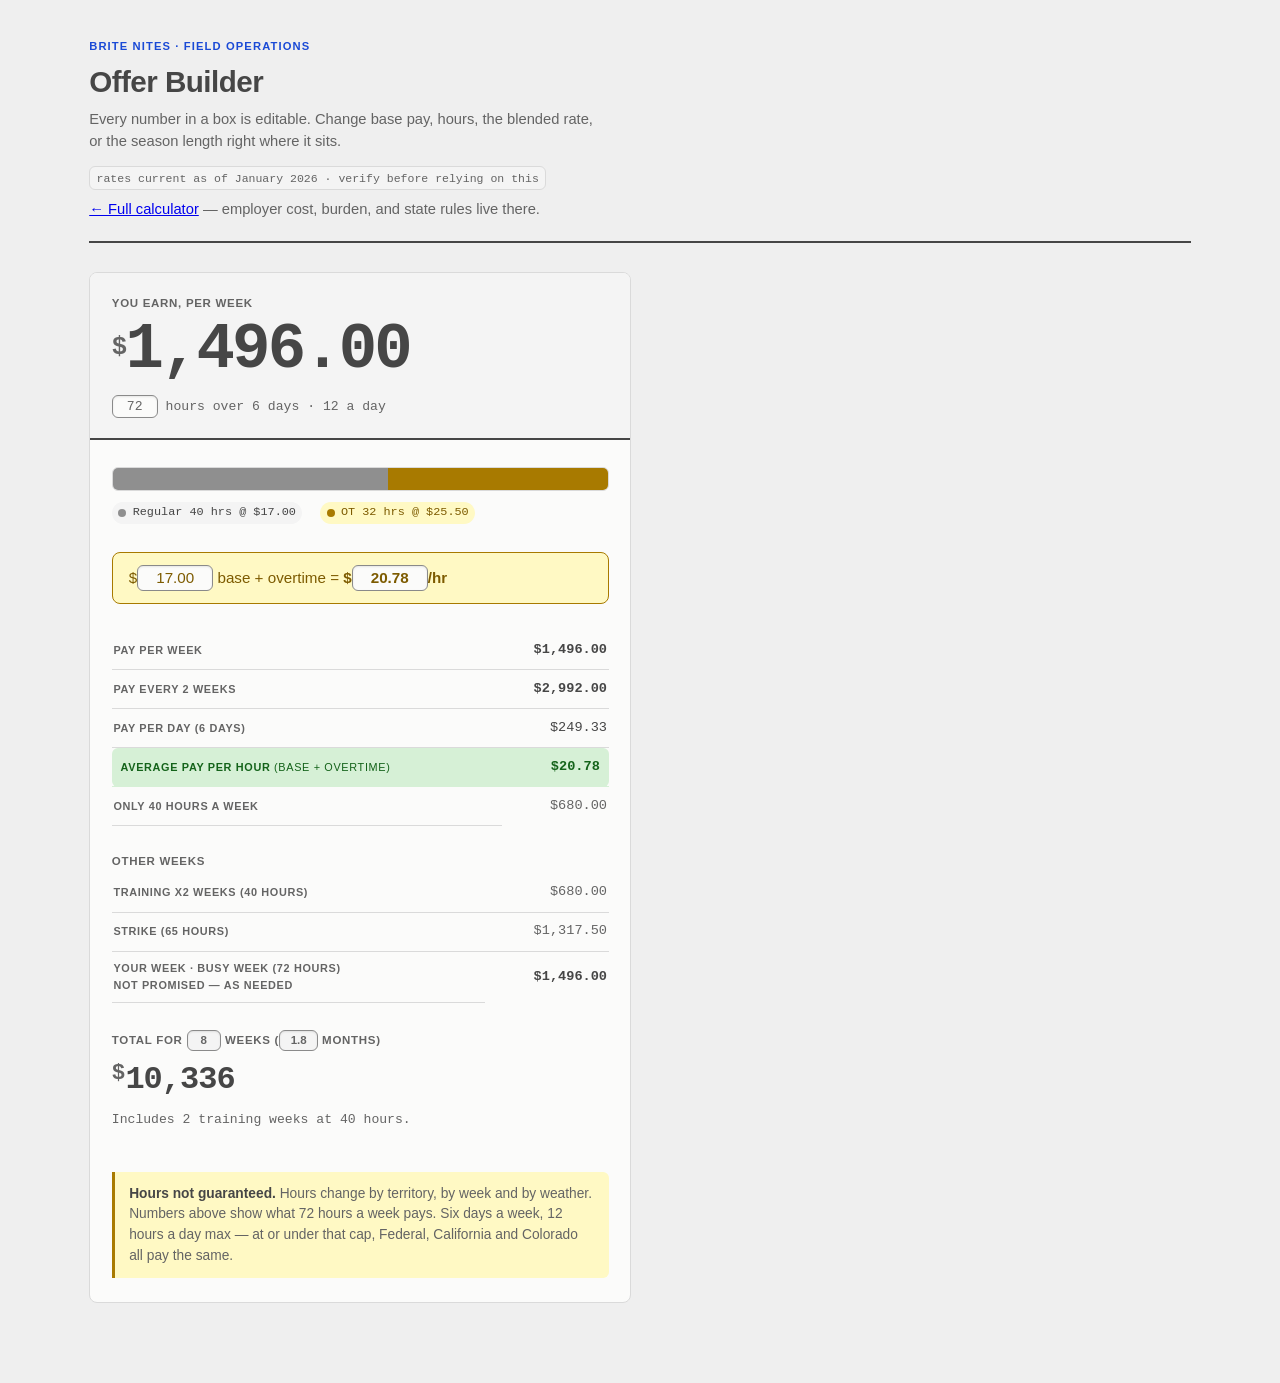
==== commit db477391: "Deploy the offer builder redesign, and a short path for it Brings the deployed copy up to Field-Ops " ====
--- a/tm.html
+++ b/tm.html
@@ -13,7 +13,7 @@
   <header class="top">
     <p class="eyebrow">Brite Nites · Field Operations</p>
     <h1>Offer Builder</h1>
-    <p class="sub">Everything underlined is editable. Change base pay, hours, the blended rate, or the season length right where it sits.</p>
+    <p class="sub">Every number in a box is editable. Change base pay, hours, the blended rate, or the season length right where it sits.</p>
     <span class="stamp">rates current as of January 2026 · verify before relying on this</span>
     <p class="sub" style="margin-top:0.5rem"><a href="index.html">&larr; Full calculator</a> — employer cost, burden, and state rules live there.</p>
   </header>
@@ -33,7 +33,10 @@
  * No settings panel. Every dial lives inside the sentence it changes: hours in
  * the hero line, base pay and the blended rate in the reframe band, weeks and
  * months in the season total. A TM opens this in front of an installer, so the
- * page has to read as a statement about their pay, not as a form.
+ * page reads as a statement about their pay rather than as a form to fill in -
+ * but the dials are still drawn as real boxed fields. Sentence-shaped and
+ * obviously typeable are not in tension; looking un-editable was a bug, not
+ * the point.
  *
  * The blended field is the whole trick. Type the rate you want to OFFER and it
  * back-solves base pay, because cost is linear in the base rate: cost(r) is
@@ -86,7 +89,7 @@
   const flat40 = ok ? computeWeek(rate, evenSplit(40, 5), STATE) : null;
   const seg    = t => (w && w.total > 0) ? (t / w.total * 100) : 0;
 
-  out.push(`<div>
+  out.push(`<div class="hero">
     <p class="bignum-label">You earn, per week</p>
     <p class="bignum"><span class="cur">$</span>${ok ? money(w.cost) : '—'}</p>
     <p class="bignum-sub">${ie('fHours', hrs(hours), 'ie-hrs', 'hours per week')} hours over ${DAYS} days${
--- a/style.css
+++ b/style.css
@@ -68,60 +68,73 @@
     --mono: ui-monospace, "SF Mono", SFMono-Regular, Menlo, Consolas, "Liberation Mono", monospace;
   }
 
-  /* Dark values are the DS's own .dark block, including its documented
-   * substitutions: --ring #1a64ff and --destructive #ff7b7d. */
+  /* Dark values from the DS's own .dark block, including its documented
+   * substitutions: --ring #1a64ff and --destructive #ff7b7d.
+   *
+   * LIFTED OFF BLACK. The DS ships --ground #0b0b0b / --surface #1f1f1f, which
+   * read as a black page rather than a dark one. The whole ramp moves up one
+   * step - ground #1c1c1c, card #2a2a2a, sunken #333 - and every dependent
+   * value moves with it so no relationship changes:
+   *   - ground:card separation is 1.19:1 before and after,
+   *   - --rule keeps its 1.75:1 hairline against the card,
+   *   - --rule-firm is re-darkened to clear the 3:1 non-text floor again,
+   *   - the four tint fills (--*-bg) are lifted too. They were DARKER than the
+   *     new card, so a highlighted row would have read as a hole punched in it.
+   *     Each still clears 6:1 against its paired --*-ink. */
   @media (prefers-color-scheme: dark) {
     :root:not([data-theme="light"]) {
-      --ground:    #0b0b0b;
-      --surface:   #1f1f1f;
-      --sunken:    #2a2a2a;
+      --ground:    #1c1c1c;
+      --surface:   #2a2a2a;
+      --sunken:    #333333;
       --ink:       #dadada;
       --ink-mid:   #9f9f9f;
       --ink-mute:  #9f9f9f;
       --ink-faint: #9f9f9f;
-      --rule:      #464646;
-      --rule-firm: #6e6e6e;  /* 3.23:1 on dark card; #5a5a5a was 2.39:1 */
+      --rule:      #4f4f4f;
+      --rule-firm: #7d7d7d;  /* 3.49:1 on dark card. #6e6e6e held 3.23:1 against the
+                              old #1f1f1f card but only 2.81:1 against this one. */
       --accent:    #7fa6ff;
       --accent-fill: #1a64ff;
-      --accent-bg: #16233d;
+      --accent-bg: #1e2f4f;
       --reg:       #7a7a7a;
-      --reg-bg:    #2a2a2a;
+      --reg-bg:    #3a3a3a;
       --reg-ink:   #dadada;
       --ot:        #d5a155;
-      --ot-bg:     #2a2318;
+      --ot-bg:     #3a3020;
       --ot-ink:    #e8c07a;
       --dt:        #ff7b7d;
-      --dt-bg:     #2f1a1a;
+      --dt-bg:     #4d2a2a;
       --dt-ink:    #ffb3b4;
       --good:      #8cba5e;
-      --good-bg:   #18240f;
-      --good-ink:  #a5cf76;   /* 9.08:1 on --good-bg */
+      --good-bg:   #2b4020;
+      --good-ink:  #a5cf76;   /* 6.35:1 on --good-bg */
     }
   }
   :root[data-theme="dark"] {
-    --ground:    #0b0b0b;
-    --surface:   #1f1f1f;
-    --sunken:    #2a2a2a;
+    --ground:    #1c1c1c;
+    --surface:   #2a2a2a;
+    --sunken:    #333333;
     --ink:       #dadada;
     --ink-mid:   #9f9f9f;
     --ink-mute:  #9f9f9f;
     --ink-faint: #9f9f9f;
-    --rule:      #464646;
-    --rule-firm: #6e6e6e;  /* 3.23:1 on dark card; #5a5a5a was 2.39:1 */
+    --rule:      #4f4f4f;
+    --rule-firm: #7d7d7d;  /* 3.49:1 on dark card. #6e6e6e held 3.23:1 against the
+                              old #1f1f1f card but only 2.81:1 against this one. */
     --accent:    #7fa6ff;
     --accent-fill: #1a64ff;
-    --accent-bg: #16233d;
+    --accent-bg: #1e2f4f;
     --reg:       #7a7a7a;
-    --reg-bg:    #2a2a2a;
+    --reg-bg:    #3a3a3a;
     --reg-ink:   #dadada;
     --ot:        #d5a155;
-    --ot-bg:     #2a2318;
+    --ot-bg:     #3a3020;
     --ot-ink:    #e8c07a;
     --dt:        #ff7b7d;
-    --dt-bg:     #2f1a1a;
+    --dt-bg:     #4d2a2a;
     --dt-ink:    #ffb3b4;
     --good:      #8cba5e;
-    --good-bg:   #18240f;
+    --good-bg:   #2b4020;
     --good-ink:  #a5cf76;
   }
 
@@ -277,7 +290,7 @@
      case, larger-than-house type). Both concerns live in ONE block on purpose:
      they were split before, the density half sat earlier in the sheet, and the
      readability half silently won every conflict on specificity ties. */
-  #cardE { padding: 0.8rem 0.9rem; gap: 0.6rem; }
+  #cardE { --pad-x: 0.9rem; --pad-t: 0.8rem; padding: 0.8rem 0.9rem; gap: 0.6rem; }
   #cardE #eBody, #cardE #outE { gap: 0.6rem; }
 
   #cardE table.mini { font-size: 0.92rem; }
@@ -303,17 +316,24 @@
   #cardE .reframe { padding: 0.45rem 0.7rem; font-size: 0.88rem; }
 
   /* Two weights of the same meaning, so green always reads as "more money":
-     a filled row for the headline figure, green text alone for a delta. */
-  #cardE tr.pop th, #cardE tr.pop td {
+     a filled row for the headline figure, green text alone for a delta.
+     Scoped to BOTH cards. tm.html renders the same markup into #out with no
+     #cardE wrapper, so this family - and tr.less with it - silently did
+     nothing there and the average-pay row lost its green. The meaning system
+     is a unit; it travels wherever the rows do. */
+  #cardE tr.pop th, #cardE tr.pop td,
+  #out tr.pop th, #out tr.pop td {
     background: var(--good-bg); color: var(--good-ink);
     font-weight: 700; border-bottom-color: var(--good-bg);
   }
-  #cardE tr.pop th { border-radius: var(--r-sm) 0 0 var(--r-sm); padding-left: 0.55rem; }
-  #cardE tr.pop td { border-radius: 0 var(--r-sm) var(--r-sm) 0; padding-right: 0.55rem; }
-  #cardE tr.pop th .hint { color: var(--good-ink); font-weight: 500; }
-  #cardE tr.more th, #cardE tr.more td { color: var(--good); font-weight: 700; }
+  #cardE tr.pop th, #out tr.pop th { border-radius: var(--r-sm) 0 0 var(--r-sm); padding-left: 0.55rem; }
+  #cardE tr.pop td, #out tr.pop td { border-radius: 0 var(--r-sm) var(--r-sm) 0; padding-right: 0.55rem; }
+  #cardE tr.pop th .hint, #out tr.pop th .hint { color: var(--good-ink); font-weight: 500; }
+  #cardE tr.more th, #cardE tr.more td,
+  #out tr.more th, #out tr.more td { color: var(--good); font-weight: 700; }
   /* muted = the option that pays less. */
-  #cardE tr.less th, #cardE tr.less td { color: var(--ink-mute); }
+  #cardE tr.less th, #cardE tr.less td,
+  #out tr.less th, #out tr.less td { color: var(--ink-mute); }
   /* Yellow means one thing on this card: the rate reframe. The closing caveat
      gets a neutral treatment so it does not compete with it. */
   /* One size down from the card's body copy, italic, neutral fill so the yellow
@@ -335,12 +355,16 @@
   }
 
   .card {
+    /* Exposed so a full-bleed child (.hero) can cancel the padding by name
+       instead of hard-coding 1.35rem in a second place that then drifts. */
+    --pad-x: 1.35rem;
+    --pad-t: 1.35rem;
     background: var(--surface); border: 1px solid var(--rule);
-    border-radius: var(--r-md); padding: 1.35rem 1.35rem 1.5rem;
+    border-radius: var(--r-md); padding: var(--pad-t) var(--pad-x) 1.5rem;
     display: flex; flex-direction: column; gap: 1.7rem;
   }
   /* results stack — each block needs real air between it and the next */
-  #outA, #outB, #outE { display: flex; flex-direction: column; gap: 1.7rem; }
+  #outA, #outB, #outE, #out { display: flex; flex-direction: column; gap: 1.7rem; }
   /* Scenario B nests everything inside #bBody, so it is one card child and the
      card's gap never reaches its contents. Give it the same gap itself. */
   #bBody, #eBody { display: flex; flex-direction: column; gap: 1.7rem; }
@@ -557,7 +581,7 @@
     .panel, .card, details.limits { break-inside: avoid; box-shadow: none; }
     .scenarios { grid-template-columns: 1fr 1fr; gap: 0.8rem; }
     .card { gap: 1rem; padding: 0.8rem; }
-    #outA, #outB, #outE { gap: 1rem; }
+    #outA, #outB, #outE, #out { gap: 1rem; }
     .bignum { font-size: 1.7rem; }
     .verdict { background: var(--accent-bg); break-inside: avoid; }
 
@@ -592,28 +616,89 @@
   }
   .solver button[disabled] { opacity: 0.4; cursor: default; }
 
+  /* ---------- offer builder: the headline number ----------
+     One figure on this page IS the offer - what the installer takes home in a
+     week. Everything else explains it or qualifies it.
+
+     FIRST ATTEMPT WAS A GREEN PANEL AND IT WAS WRONG. Two reasons, both worth
+     keeping written down:
+
+       1. Geometry. A filled, bordered box as the first child of a filled,
+          bordered card is a box inside a box. That reads as an alert dropped
+          onto the card, not as the card's own headline. Emphasis that looks
+          bolted on does not read as emphasis - it reads as clutter.
+       2. Lever. Fill and hue are the WEAKEST tools for hierarchy and they were
+          doing all the work. Scale, weight and whitespace are the strongest,
+          and the number was still sitting at the same 2.5rem as every other
+          figure in the tool.
+
+     What replaces it uses the strong levers and fixes the geometry:
+       - Full-bleed. Negative margins cancel the card's padding so the block
+         runs edge to edge and becomes the card's masthead rather than an
+         object floating inside it.
+       - Scale. The numeral roughly doubles against the body copy and takes
+         tighter tracking, which is what actually says "this is the number".
+       - A rule, not a border. One firm 2px line closes the section. A rule
+         separates; a box encloses, and enclosing is what looked bolted on.
+       - Tone, not colour. --sunken is one step off the card - enough to seat
+         the band, not enough to shout. NO HUE AT ALL: gold already means the
+         rate reframe, red means double-time, green means more money. A fourth
+         colour with no meaning attached is decoration, and this tool doesn't
+         decorate. */
+  .hero {
+    margin: calc(var(--pad-t) * -1) calc(var(--pad-x) * -1) 0;
+    padding: var(--pad-t) var(--pad-x) 1.2rem;
+    background: var(--sunken);
+    border-bottom: 2px solid var(--ink);
+    /* Inside the card's 1px border, so the corner sits 1px tighter than it. */
+    border-radius: calc(var(--r-md) - 1px) calc(var(--r-md) - 1px) 0 0;
+  }
+  .hero .bignum {
+    font-size: clamp(2.9rem, 12vw, 4rem);
+    letter-spacing: -0.045em; color: var(--ink);
+  }
+  .hero .bignum .cur { font-size: 0.4em; vertical-align: 0.5em; }
+  .hero .bignum-label { margin-bottom: 0.3rem; }
+  .hero .bignum-sub { margin-top: 0.7rem; }
+
   /* ---------- inline editing ----------
      Fields that live inside the sentence they change: the hours in the hero,
      the base and blended rates in the reframe line, weeks/months in the season
-     total. Styled to read as text with a dashed underline, not as a form
-     control, so the card still looks like a statement rather than a form.
+     total.
+
+     These were drawn as text with a dashed underline, on the theory that the
+     card should read as a statement rather than a form. It read too well - the
+     numbers did not look typeable. They are real fields now: own fill, solid
+     border, rounded. The sentence still carries them, but the affordance is
+     unambiguous at arm's length, which is the actual use - a TM holding a
+     laptop in front of an installer.
+
+     --ie-fill is the only knob. On the plain card a field sits a step DOWN
+     into --sunken; on a tinted band (the gold reframe, the green hero) it sits
+     a step OUT to --surface. Either way it separates from whatever it is on,
+     which no single fixed colour can do across three different grounds.
 
      type=text + inputmode=decimal on purpose: the card re-renders on every
      keystroke, and selectionStart - which is how the caret survives that - is
      not readable on type=number in every browser. */
   .ie {
-    font: inherit; color: inherit; background: transparent;
-    border: 0; border-bottom: 1px dashed currentColor;
-    padding: 0 0.08em; text-align: center; border-radius: 2px;
-  }
-  .ie:hover { background: color-mix(in srgb, currentColor 8%, transparent); }
+    --ie-fill: var(--sunken);
+    font: inherit; color: inherit; background: var(--ie-fill);
+    border: 1px solid var(--rule-firm); border-radius: var(--r-sm);
+    padding: 0.06em 0.34em; text-align: center; cursor: text;
+    box-shadow: inset 0 1px 2px rgba(0, 0, 0, 0.09);
+  }
+  .reframe .ie, .hero .ie { --ie-fill: var(--surface); }
+  .ie:hover { border-color: var(--accent); }
   .ie:focus {
-    outline: 2px solid var(--rule-firm); outline-offset: 1px;
-    border-bottom-color: transparent;
-  }
-  .ie-hrs  { width: 2.7em; }
-  .ie-rate { width: 4.1em; }
-  .ie-wk   { width: 2.2em; }
-  .ie-mo   { width: 2.6em; }
+    outline: 2px solid var(--accent); outline-offset: 1px;
+    border-color: var(--accent);
+  }
+  /* Each is ~0.8em wider than the bare-text version: the box now spends width
+     on a border and padding, and at the old widths the figures clipped. */
+  .ie-hrs  { width: 3.5em; }
+  .ie-rate { width: 5em; }
+  .ie-wk   { width: 3em; }
+  .ie-mo   { width: 3.4em; }
   /* The hero's hours sit in small grey type; the rates sit in the gold band. */
   .bignum-sub .ie { font-family: var(--mono); }
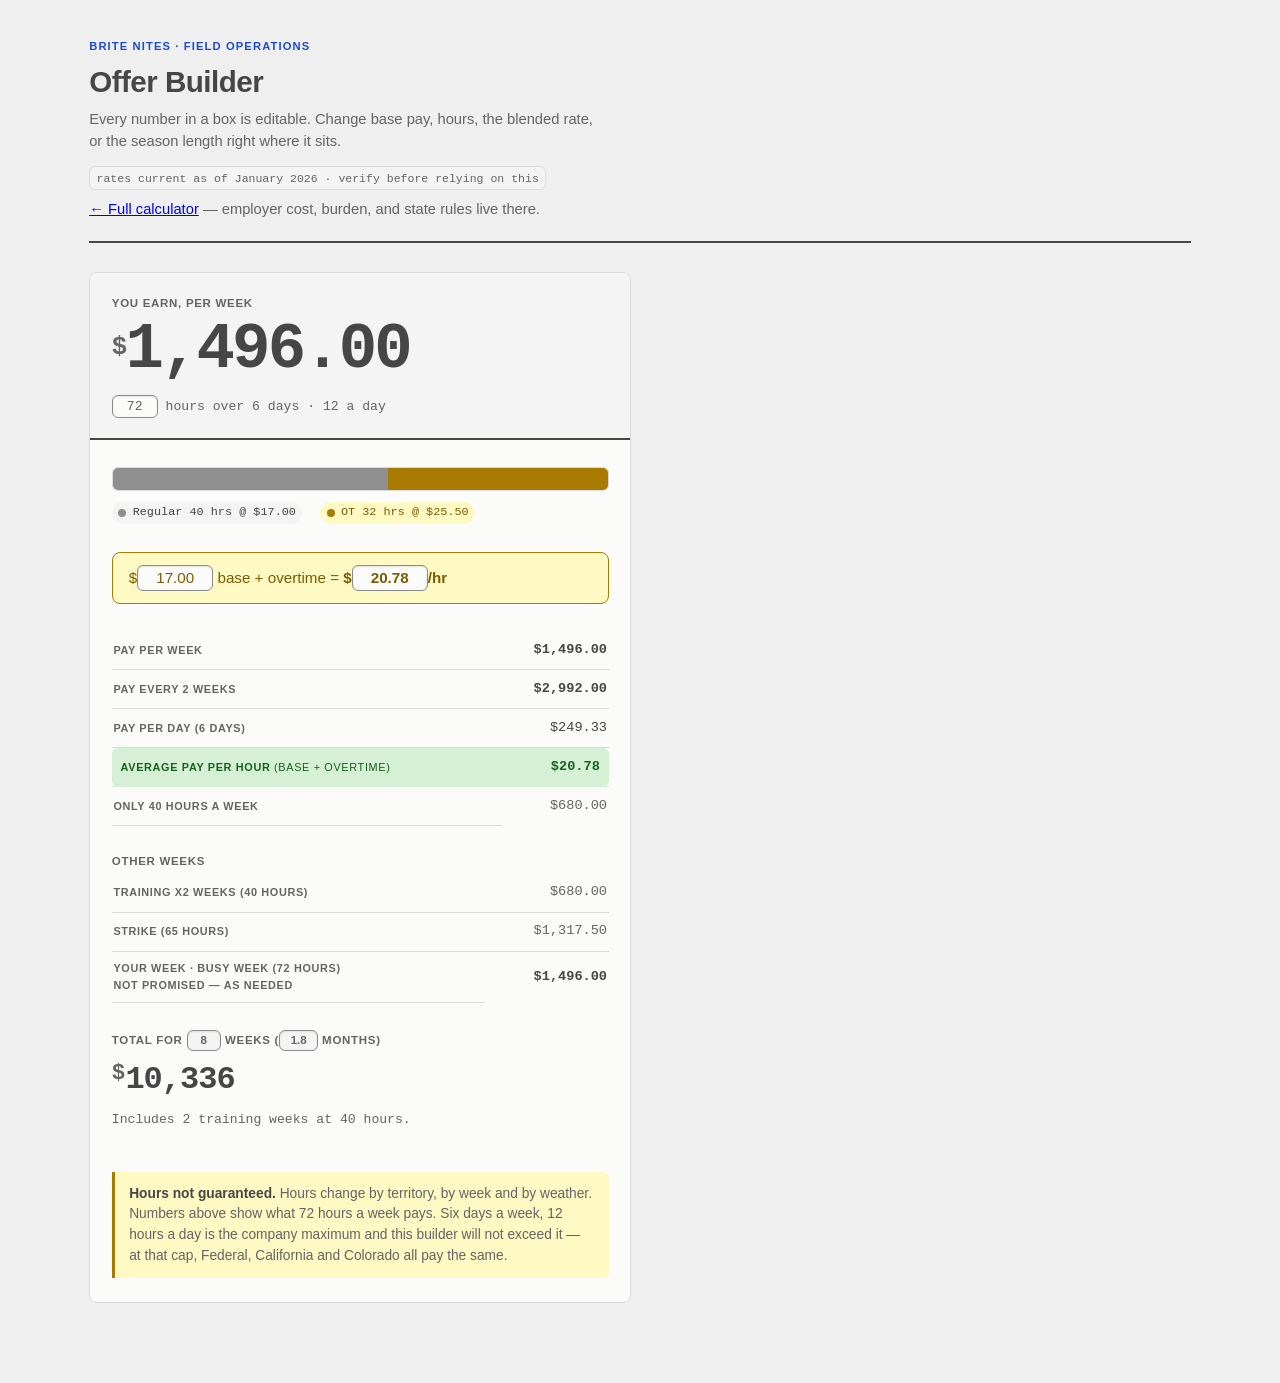
==== commit e47ee2e9: "Deploy the 72-hour cap Brings tm.html up to Field-Ops 1fad1fe: the week clamps at six days times the" ====
--- a/tm.html
+++ b/tm.html
@@ -44,20 +44,29 @@
  * time, and it needs no separate calculator UI - it IS the number already on
  * screen, made editable.
  *
- * DAYS is fixed at 6 and the company cap is 12 hrs/day. Not a simplification:
- * at <= 12 hrs/day over >= 5 days the federal, California and Colorado rules
- * pay identically, which is what lets this page skip a state picker and still
- * be right in SoCal and Colorado. Past the cap they diverge - see ruleWarning.
+ * DAYS is fixed at 6 and the company cap is 12 hrs/day, so 72 hours is the
+ * most the page will build. Not a simplification: at <= 12 hrs/day over >= 5
+ * days the federal, California and Colorado rules pay identically, which is
+ * what lets this page skip a state picker and still be right in SoCal and
+ * Colorado. Past that line they diverge and California owes double time.
+ *
+ * The 72-hour clamp is what makes that structural rather than advisory. The
+ * page used to accept any number and print a warning when California would
+ * have diverged; the divergent range is now simply unreachable, so the warning
+ * is gone rather than left in as dead code that still looks like a guard.
  */
 const DAYS = 6;
 const STATE = 'FED';
 const MAX_PER_DAY = 12;
+/* 72. Derived, not typed: if either constant above moves, the cap moves with
+   it and cannot fall out of step with the rule it exists to enforce. */
+const MAX_HOURS = DAYS * MAX_PER_DAY;
 const WEEKS_PER_MONTH = 52 / 12;
 
 /* State lives here, not in the DOM. The card is re-rendered wholesale on every
    keystroke, so any input element is a throwaway - reading values back off it
    would read from a node that is about to be discarded. */
-const S = { rate: 17, hours: 72, weeks: 8 };
+const S = { rate: 17, hours: MAX_HOURS, weeks: 8, capped: false };
 
 const $ = id => document.getElementById(id);
 const money  = n => n.toLocaleString('en-US', { minimumFractionDigits: 2, maximumFractionDigits: 2 });
@@ -171,27 +180,20 @@
     <p class="bignum-sub">Includes ${trainWk === 1 ? 'one training week' : trainWk + ' training weeks'} at 40 hours.</p>
   </div>`);
 
-  out.push(ruleWarning(hours, rate));
+  /* Only when the clamp actually bit. A field that silently refuses to go
+     higher reads as broken for a second; one line removes the doubt. */
+  if (S.capped) {
+    out.push(`<div class="warn"><b>${MAX_HOURS} hours is the cap.</b>
+      Six days at ${MAX_PER_DAY} hours is the company maximum, so the builder
+      will not go above it.</div>`);
+  }
   out.push(`<div class="warn"><b>Hours not guaranteed.</b>
     Hours change by territory, by week and by weather. Numbers above show what
-    ${hrs(hours)} hours a week pays. Six days a week, 12 hours a day max — at or
-    under that cap, Federal, California and Colorado all pay the same.</div>`);
+    ${hrs(hours)} hours a week pays. Six days a week, ${MAX_PER_DAY} hours a day
+    is the company maximum and this builder will not exceed it — at that cap,
+    Federal, California and Colorado all pay the same.</div>`);
 
   finish(out, keep);
-}
-
-/* Past 12 hrs/day California owes double time and every figure above reads LOW
-   there. Say it loudly rather than quietly printing a federal number. */
-function ruleWarning(hours, rate) {
-  const perDay = hours / DAYS;
-  if (perDay <= MAX_PER_DAY + 0.001) return '';
-  const ca  = computeWeek(rate, evenSplit(hours, DAYS), 'CA').cost;
-  const fed = computeWeek(rate, evenSplit(hours, DAYS), 'FED').cost;
-  if (Math.abs(ca - fed) < 0.005) return '';
-  return `<div class="warn"><b>Over the 12-hour rule.</b>
-    ${hrs(r2(perDay))} hours a day breaks the company cap. In California that owes
-    double time — the same week pays <b>$${money(ca)}</b> there, not $${money(fed)}.
-    Figures above are the Federal number.</div>`;
 }
 
 function finish(out, keep) {
@@ -208,8 +210,23 @@
 }
 
 function wire() {
-  const bind = (id, fn) => { const el = $(id); if (el) el.addEventListener('input', () => { fn(num(el.value)); render(); }); };
-  bind('fHours',  v => { S.hours = v; });
+  /* `limit` runs against the ELEMENT before its value is read, so an over-cap
+     number is corrected in the field itself and not only in state. Clamping
+     state alone would leave the input reading 80 while every figure under it
+     priced 72 - and since render() only redraws a field that is NOT focused,
+     that lie would survive until the next keystroke somewhere else. */
+  const bind = (id, fn, limit) => {
+    const el = $(id);
+    if (el) el.addEventListener('input', () => {
+      if (limit) limit(el);
+      fn(num(el.value));
+      render();
+    });
+  };
+  bind('fHours', v => { S.hours = v; }, el => {
+    S.capped = num(el.value) > MAX_HOURS;
+    if (S.capped) el.value = String(MAX_HOURS);
+  });
   bind('fRate',   v => { S.rate  = v; });
   bind('fWeeks',  v => { S.weeks = Math.max(1, Math.floor(v) || 1); });
   bind('fMonths', v => { S.weeks = Math.max(1, Math.round(v * WEEKS_PER_MONTH) || 1); });
